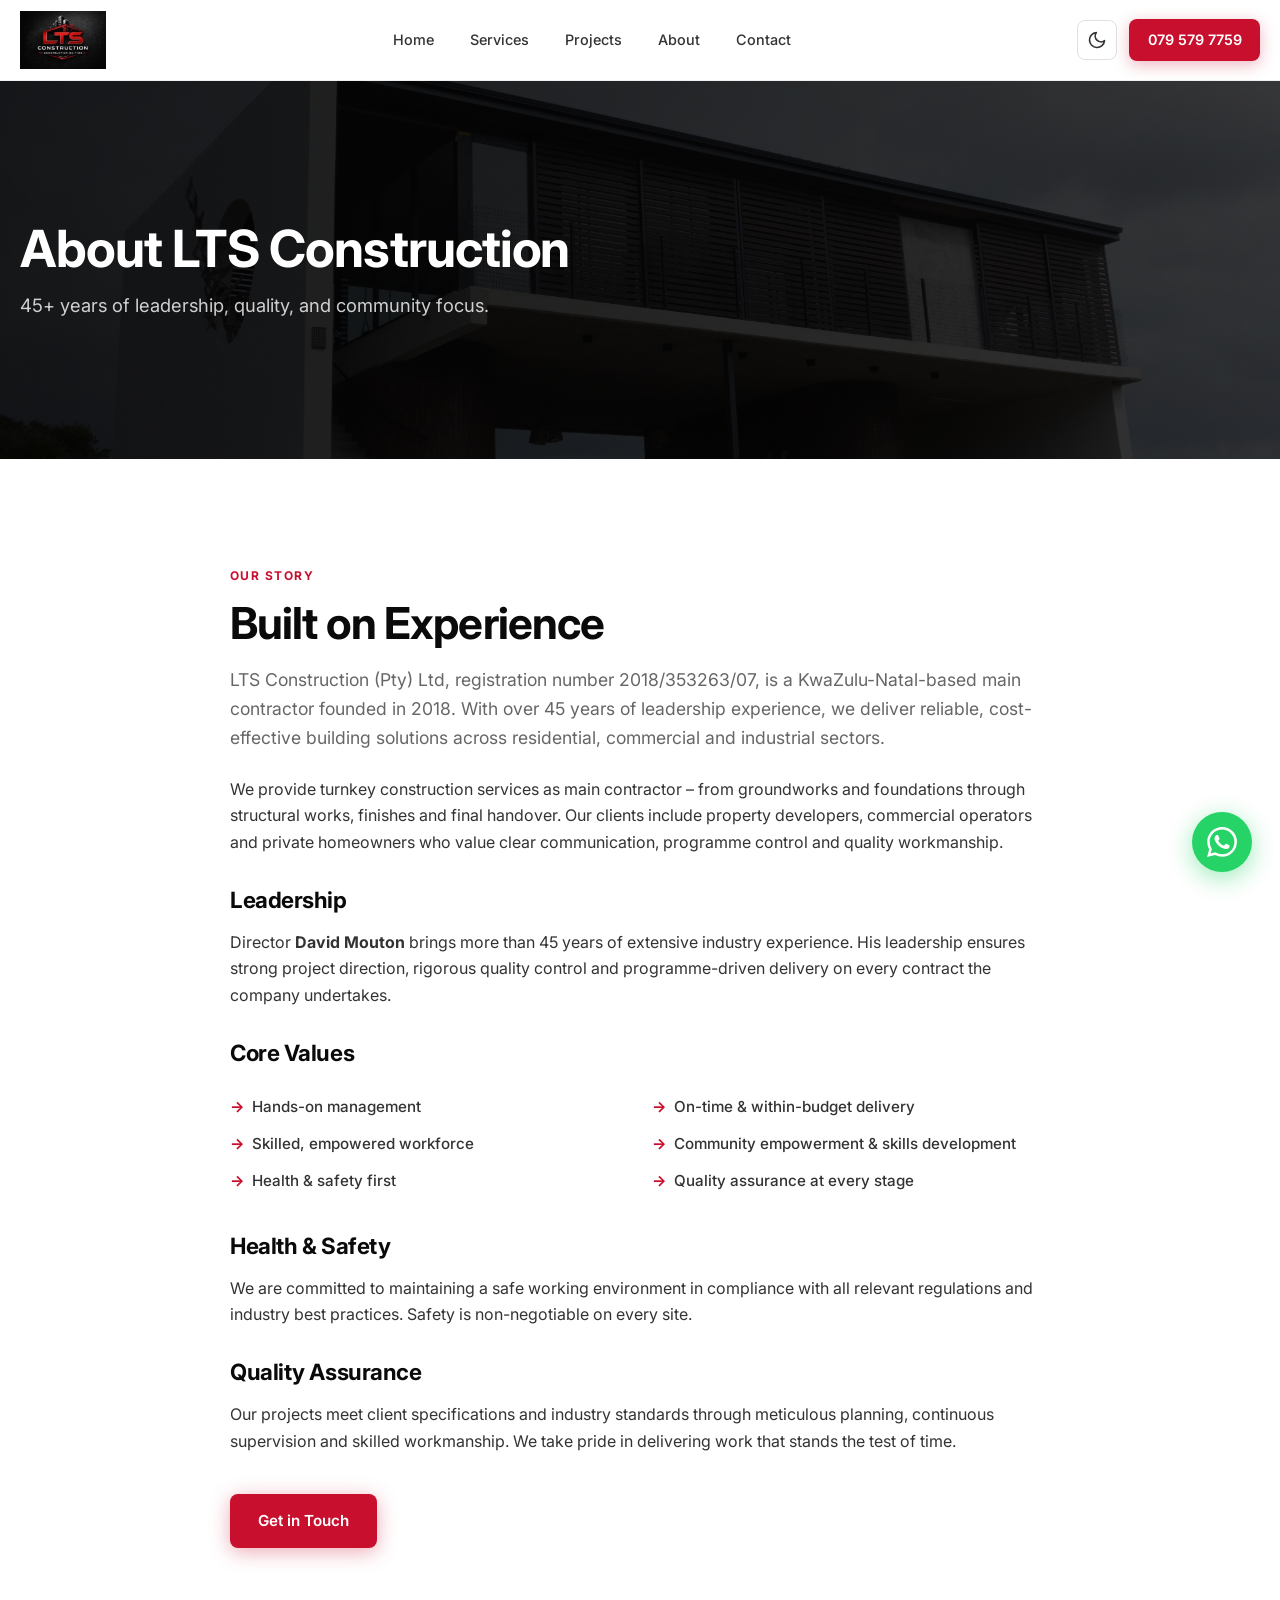
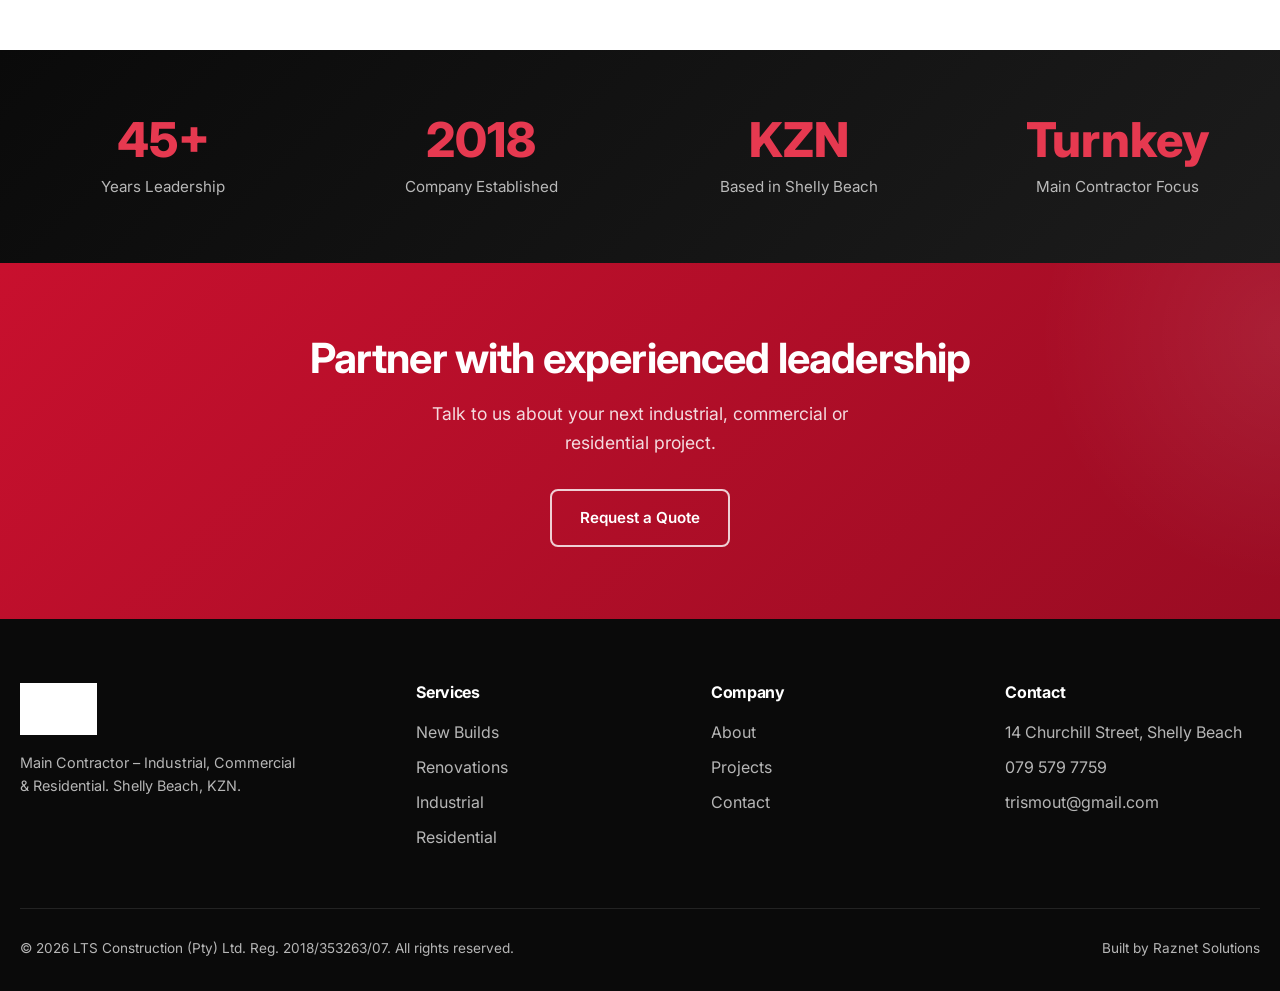
==== about.html @ 3891910b "Initial commit: LTS Construction official website with dark mode" ====
<!DOCTYPE html>
<html lang="en">
<head>
  <meta charset="UTF-8" />
  <meta name="viewport" content="width=device-width, initial-scale=1.0" />
  <title>About | LTS Construction – 45+ Years Leadership</title>
  <meta name="description" content="Learn about LTS Construction, David Mouton’s 45+ years of leadership, core values, health & safety and quality commitments." />
  <link rel="preconnect" href="https://fonts.googleapis.com" />
  <link rel="preconnect" href="https://fonts.gstatic.com" crossorigin />
  <link href="https://fonts.googleapis.com/css2?family=Inter:wght@400;500;600;700;800&display=swap" rel="stylesheet" />
  <link rel="stylesheet" href="css/style.css" />
</head>
<body>

    <header class="header">
    <div class="container">
      <a href="index.html" class="logo"><img src="assets/images/logo.png" alt="LTS Construction Logo" /></a>
      <nav class="nav">
        <a href="index.html">Home</a>
        <a href="services.html">Services</a>
        <a href="projects.html">Projects</a>
        <a href="about.html">About</a>
        <a href="contact.html">Contact</a>
      </nav>
      <div class="header-actions">
        <button class="theme-toggle" aria-label="Toggle dark mode" title="Toggle dark mode">
          <svg class="icon-moon" viewBox="0 0 24 24" fill="none" stroke="currentColor" stroke-width="2" stroke-linecap="round" stroke-linejoin="round"><path d="M21 12.79A9 9 0 1 1 11.21 3 7 7 0 0 0 21 12.79z"/></svg>
          <svg class="icon-sun" viewBox="0 0 24 24" fill="none" stroke="currentColor" stroke-width="2" stroke-linecap="round" stroke-linejoin="round"><circle cx="12" cy="12" r="5"/><line x1="12" y1="1" x2="12" y2="3"/><line x1="12" y1="21" x2="12" y2="23"/><line x1="4.22" y1="4.22" x2="5.64" y2="5.64"/><line x1="18.36" y1="18.36" x2="19.78" y2="19.78"/><line x1="1" y1="12" x2="3" y2="12"/><line x1="21" y1="12" x2="23" y2="12"/><line x1="4.22" y1="19.78" x2="5.64" y2="18.36"/><line x1="18.36" y1="5.64" x2="19.78" y2="4.22"/></svg>
        </button>
        <a href="tel:0795797759" class="phone-cta">079 579 7759</a>
        <button class="menu-toggle" aria-label="Open menu">
          <span></span><span></span><span></span>
        </button>
      </div>
    </div>
  </header>

  <nav class="nav-mobile" aria-label="Mobile navigation">
    <a href="index.html">Home</a>
    <a href="services.html">Services</a>
    <a href="projects.html">Projects</a>
    <a href="about.html">About</a>
    <a href="contact.html">Contact</a>
    <a href="tel:0795797759" class="mobile-phone">Call 079 579 7759</a>
  </nav>


  <section class="page-hero">
    <img src="assets/images/img-010.jpg" alt="LTS Construction project" loading="eager" />
    <div class="container">
      <h1>About LTS Construction</h1>
      <p>45+ years of leadership, quality, and community focus.</p>
    </div>
  </section>

  <section class="section">
    <div class="container" style="max-width:820px;">
      <span class="section-label">Our Story</span>
      <h2 class="section-title">Built on Experience</h2>
      <p style="font-size:1.1rem;color:var(--gray-500);margin-bottom:1.5rem;">
        LTS Construction (Pty) Ltd, registration number 2018/353263/07, is a KwaZulu-Natal-based main contractor founded in 2018. With over 45 years of leadership experience, we deliver reliable, cost-effective building solutions across residential, commercial and industrial sectors.
      </p>
      <p style="margin-bottom:2rem;">
        We provide turnkey construction services as main contractor – from groundworks and foundations through structural works, finishes and final handover. Our clients include property developers, commercial operators and private homeowners who value clear communication, programme control and quality workmanship.
      </p>

      <h3 style="font-size:1.4rem;margin-bottom:1rem;">Leadership</h3>
      <p style="margin-bottom:2rem;">
        Director <strong>David Mouton</strong> brings more than 45 years of extensive industry experience. His leadership ensures strong project direction, rigorous quality control and programme-driven delivery on every contract the company undertakes.
      </p>

      <h3 style="font-size:1.4rem;margin-bottom:1rem;">Core Values</h3>
      <ul class="value-list" style="margin-bottom:2.5rem;">
        <li>Hands-on management</li>
        <li>On-time & within-budget delivery</li>
        <li>Skilled, empowered workforce</li>
        <li>Community empowerment & skills development</li>
        <li>Health & safety first</li>
        <li>Quality assurance at every stage</li>
      </ul>

      <h3 style="font-size:1.4rem;margin-bottom:1rem;">Health & Safety</h3>
      <p style="margin-bottom:2rem;">
        We are committed to maintaining a safe working environment in compliance with all relevant regulations and industry best practices. Safety is non-negotiable on every site.
      </p>

      <h3 style="font-size:1.4rem;margin-bottom:1rem;">Quality Assurance</h3>
      <p style="margin-bottom:2.5rem;">
        Our projects meet client specifications and industry standards through meticulous planning, continuous supervision and skilled workmanship. We take pride in delivering work that stands the test of time.
      </p>

      <a href="contact.html" class="btn btn-primary">Get in Touch</a>
    </div>
  </section>

  <section class="stats-strip">
    <div class="container">
      <div class="stats-grid">
        <div class="stat-item">
          <strong>45+</strong>
          <span>Years Leadership</span>
        </div>
        <div class="stat-item">
          <strong>2018</strong>
          <span>Company Established</span>
        </div>
        <div class="stat-item">
          <strong>KZN</strong>
          <span>Based in Shelly Beach</span>
        </div>
        <div class="stat-item">
          <strong>Turnkey</strong>
          <span>Main Contractor Focus</span>
        </div>
      </div>
    </div>
  </section>

  <section class="cta-banner">
    <div class="container">
      <h2>Partner with experienced leadership</h2>
      <p>Talk to us about your next industrial, commercial or residential project.</p>
      <a href="contact.html" class="btn btn-secondary">Request a Quote</a>
    </div>
  </section>

  <footer class="footer">
    <div class="container">
      <div class="footer-grid">
        <div class="footer-brand">
          <img src="assets/images/logo.png" alt="LTS Construction" />
          <p>Main Contractor – Industrial, Commercial & Residential. Shelly Beach, KZN.</p>
        </div>
        <div>
          <h4>Services</h4>
          <ul>
            <li><a href="services.html">New Builds</a></li>
            <li><a href="services.html">Renovations</a></li>
            <li><a href="services.html">Industrial</a></li>
            <li><a href="services.html">Residential</a></li>
          </ul>
        </div>
        <div>
          <h4>Company</h4>
          <ul>
            <li><a href="about.html">About</a></li>
            <li><a href="projects.html">Projects</a></li>
            <li><a href="contact.html">Contact</a></li>
          </ul>
        </div>
        <div>
          <h4>Contact</h4>
          <ul>
            <li>14 Churchill Street, Shelly Beach</li>
            <li><a href="tel:0795797759">079 579 7759</a></li>
            <li><a href="mailto:trismout@gmail.com">trismout@gmail.com</a></li>
          </ul>
        </div>
      </div>
      <div class="footer-bottom">
        <p>© 2026 LTS Construction (Pty) Ltd. Reg. 2018/353263/07. All rights reserved.</p>
        <p>Built by Raznet Solutions</p>
      </div>
    </div>
  </footer>


  <a href="https://wa.me/27795797759" class="float-whatsapp" target="_blank" rel="noopener" aria-label="Chat on WhatsApp">
    <svg viewBox="0 0 24 24" fill="currentColor"><path d="M17.472 14.382c-.297-.149-1.758-.867-2.03-.967-.273-.099-.471-.148-.67.15-.197.297-.767.966-.94 1.164-.173.199-.347.223-.644.075-.297-.15-1.255-.463-2.39-1.475-.883-.788-1.48-1.761-1.653-2.059-.173-.297-.018-.458.13-.606.134-.133.298-.347.446-.52.149-.174.198-.298.298-.497.099-.198.05-.371-.025-.52-.075-.149-.669-1.612-.916-2.207-.242-.579-.487-.5-.669-.51-.173-.008-.371-.01-.57-.01-.198 0-.52.074-.792.372-.272.297-1.04 1.016-1.04 2.479 0 1.462 1.065 2.875 1.213 3.074.149.198 2.096 3.2 5.077 4.487.709.306 1.262.489 1.694.625.712.227 1.36.195 1.871.118.571-.085 1.758-.719 2.006-1.413.248-.694.248-1.289.173-1.413-.074-.124-.272-.198-.57-.347m-5.421 7.403h-.004a9.87 9.87 0 01-5.031-1.378l-.361-.214-3.741.982.998-3.648-.235-.374a9.86 9.86 0 01-1.51-5.26c.001-5.45 4.436-9.884 9.888-9.884 2.64 0 5.122 1.03 6.988 2.898a9.825 9.825 0 012.893 6.994c-.003 5.45-4.435 9.884-9.885 9.884m8.413-18.297A11.815 11.815 0 0012.05 0C5.495 0 .16 5.335.157 11.892c0 2.096.547 4.142 1.588 5.945L.057 24l6.305-1.654a11.882 11.882 0 005.683 1.448h.005c6.554 0 11.89-5.335 11.893-11.893a11.821 11.821 0 00-3.48-8.413z"/></svg>
  </a>

  <script src="js/main.js"></script>

</body>
</html>
---- css/style.css ----
/* ============================================================
   LTS Construction – 2026 Modern Design System (Refined)
   ============================================================ */

:root {
  --red: #c8102e;
  --red-dark: #9a0c23;
  --red-light: #e63950;
  --black: #0a0a0a;
  --dark: #121212;
  --gray-900: #1a1a1a;
  --gray-800: #222;
  --gray-700: #333;
  --gray-500: #666;
  --gray-300: #bbb;
  --gray-100: #f5f5f5;
  --white: #ffffff;
  --shadow: 0 10px 40px rgba(0,0,0,.18);
  --shadow-lg: 0 25px 60px rgba(0,0,0,.25);
  --radius: 12px;
  --radius-lg: 20px;
  --transition: all .35s cubic-bezier(.4,0,.2,1);
  --font: 'Inter', system-ui, -apple-system, BlinkMacSystemFont, 'Segoe UI', Roboto, sans-serif;
  --container: 1240px;
}

*, *::before, *::after { margin:0; padding:0; box-sizing:border-box; }

html { scroll-behavior:smooth; font-size:16px; }

body {
  font-family: var(--font);
  line-height: 1.65;
  color: var(--gray-700);
  background: var(--white);
  -webkit-font-smoothing: antialiased;
  overflow-x: hidden;
}

img { max-width:100%; height:auto; display:block; }
a { text-decoration:none; color:inherit; transition: var(--transition); }
ul { list-style:none; }
button, input, select, textarea { font-family:inherit; }

.container {
  width: min(100% - 2.5rem, var(--container));
  margin-inline: auto;
}

/* Focus accessibility */
:focus-visible {
  outline: 3px solid var(--red);
  outline-offset: 3px;
}

/* Reduced motion */
@media (prefers-reduced-motion: reduce) {
  *, *::before, *::after {
    animation-duration: 0.01ms !important;
    transition-duration: 0.01ms !important;
  }
  html { scroll-behavior: auto; }
}

/* ---------- Typography ---------- */
h1,h2,h3,h4 {
  font-weight: 700;
  line-height: 1.15;
  color: var(--black);
  letter-spacing: -0.02em;
}

.section-label {
  display: inline-block;
  font-size: .75rem;
  font-weight: 700;
  letter-spacing: .12em;
  text-transform: uppercase;
  color: var(--red);
  margin-bottom: .75rem;
}

.section-title {
  font-size: clamp(1.9rem, 4vw, 2.75rem);
  margin-bottom: 1rem;
}

.section-desc {
  font-size: 1.1rem;
  color: var(--gray-500);
  max-width: 560px;
  margin-bottom: 2.5rem;
}

/* ---------- Buttons ---------- */
.btn {
  display: inline-flex;
  align-items: center;
  gap: .5rem;
  padding: .9rem 1.75rem;
  font-size: .95rem;
  font-weight: 600;
  border-radius: 8px;
  border: none;
  cursor: pointer;
  transition: var(--transition);
  white-space: nowrap;
}

.btn-primary {
  background: var(--red);
  color: var(--white);
  box-shadow: 0 4px 20px rgba(200,16,46,.35);
}
.btn-primary:hover {
  background: var(--red-dark);
  transform: translateY(-2px);
  box-shadow: 0 8px 28px rgba(200,16,46,.45);
}

.btn-secondary {
  background: transparent;
  color: var(--white);
  border: 2px solid rgba(255,255,255,.7);
}
.btn-secondary:hover {
  background: rgba(255,255,255,.12);
  border-color: var(--white);
}

.btn-outline {
  background: transparent;
  color: var(--red);
  border: 2px solid var(--red);
}
.btn-outline:hover {
  background: var(--red);
  color: var(--white);
}

.btn-dark {
  background: var(--black);
  color: var(--white);
}
.btn-dark:hover { background: var(--gray-800); }

/* ---------- Header ---------- */
.header {
  position: sticky;
  top: 0;
  z-index: 1000;
  background: rgba(255,255,255,.94);
  backdrop-filter: blur(18px);
  -webkit-backdrop-filter: blur(18px);
  border-bottom: 1px solid rgba(0,0,0,.06);
  transition: var(--transition);
}

.header.scrolled {
  box-shadow: 0 4px 24px rgba(0,0,0,.08);
}

.header .container {
  display: flex;
  align-items: center;
  justify-content: space-between;
  height: 80px;
  gap: 1.5rem;
}

.logo img {
  height: 58px;
  width: auto;
}

.nav {
  display: flex;
  align-items: center;
  gap: .25rem;
}

.nav a {
  padding: .55rem 1rem;
  font-size: .9rem;
  font-weight: 500;
  color: var(--gray-700);
  border-radius: 6px;
}
.nav a:hover,
.nav a.active {
  color: var(--red);
  background: rgba(200,16,46,.06);
}

.header-actions {
  display: flex;
  align-items: center;
  gap: .75rem;
}

.phone-cta {
  display: inline-flex;
  align-items: center;
  gap: .4rem;
  background: var(--red);
  color: var(--white);
  padding: .6rem 1.15rem;
  border-radius: 8px;
  font-size: .9rem;
  font-weight: 600;
  box-shadow: 0 4px 16px rgba(200,16,46,.3);
}
.phone-cta:hover {
  background: var(--red-dark);
  transform: translateY(-1px);
}

/* Hamburger */
.menu-toggle {
  display: none;
  background: none;
  border: none;
  cursor: pointer;
  padding: .5rem;
  z-index: 1001;
}
.menu-toggle span {
  display: block;
  width: 24px;
  height: 2.5px;
  background: var(--black);
  margin: 5px 0;
  border-radius: 2px;
  transition: var(--transition);
}
.menu-toggle.active span:nth-child(1) {
  transform: translateY(7.5px) rotate(45deg);
}
.menu-toggle.active span:nth-child(2) {
  opacity: 0;
}
.menu-toggle.active span:nth-child(3) {
  transform: translateY(-7.5px) rotate(-45deg);
}

/* Mobile nav overlay */
.nav-mobile {
  display: none;
  position: fixed;
  inset: 0;
  background: rgba(10,10,10,.97);
  z-index: 999;
  flex-direction: column;
  align-items: center;
  justify-content: center;
  gap: 1.5rem;
  opacity: 0;
  pointer-events: none;
  transition: opacity .3s ease;
}
.nav-mobile.open {
  display: flex;
  opacity: 1;
  pointer-events: auto;
}
.nav-mobile a {
  color: var(--white);
  font-size: 1.4rem;
  font-weight: 600;
  padding: .5rem 1.5rem;
}
.nav-mobile a:hover,
.nav-mobile a.active {
  color: var(--red-light);
}
.nav-mobile .mobile-phone {
  margin-top: 1.5rem;
  background: var(--red);
  color: white;
  padding: .9rem 1.8rem;
  border-radius: 8px;
  font-weight: 600;
}

/* ---------- Hero ---------- */
.hero {
  position: relative;
  min-height: 88vh;
  display: flex;
  align-items: center;
  background: var(--black);
  overflow: hidden;
}

.hero-bg {
  position: absolute;
  inset: 0;
  width: 100%;
  height: 100%;
  object-fit: cover;
  opacity: .42;
}

.hero::after {
  content: "";
  position: absolute;
  inset: 0;
  background: linear-gradient(105deg, rgba(0,0,0,.78) 0%, rgba(0,0,0,.35) 55%, rgba(0,0,0,.55) 100%);
  z-index: 1;
}

.hero-content {
  position: relative;
  z-index: 2;
  max-width: 680px;
  padding: 2rem 0;
  color: var(--white);
}

.hero-badge {
  display: inline-flex;
  align-items: center;
  gap: .5rem;
  background: rgba(200,16,46,.2);
  border: 1px solid rgba(200,16,46,.4);
  color: #ff8a9a;
  font-size: .8rem;
  font-weight: 600;
  letter-spacing: .06em;
  text-transform: uppercase;
  padding: .4rem 1rem;
  border-radius: 50px;
  margin-bottom: 1.5rem;
}

.hero h1 {
  font-size: clamp(2.6rem, 6vw, 4.2rem);
  color: var(--white);
  margin-bottom: 1.25rem;
  line-height: 1.08;
}

.hero h1 span {
  color: var(--red-light);
}

.hero p {
  font-size: clamp(1.05rem, 2vw, 1.25rem);
  color: rgba(255,255,255,.85);
  margin-bottom: 2.25rem;
  max-width: 520px;
}

.hero-ctas {
  display: flex;
  flex-wrap: wrap;
  gap: 1rem;
  margin-bottom: 3rem;
}

.hero-stats {
  display: flex;
  flex-wrap: wrap;
  gap: 2.5rem;
  padding-top: 1.5rem;
  border-top: 1px solid rgba(255,255,255,.15);
}

.hero-stat strong {
  display: block;
  font-size: 1.75rem;
  font-weight: 700;
  color: var(--white);
  line-height: 1.2;
}

.hero-stat span {
  font-size: .85rem;
  color: rgba(255,255,255,.65);
}

/* ---------- Trust Bar ---------- */
.trust-bar {
  background: var(--black);
  color: var(--white);
  padding: 1.75rem 0;
}

.trust-bar ul {
  display: flex;
  flex-wrap: wrap;
  justify-content: center;
  gap: 1.5rem 3rem;
  text-align: center;
}

.trust-bar li {
  font-size: .95rem;
  font-weight: 500;
  display: flex;
  align-items: center;
  gap: .6rem;
  color: rgba(255,255,255,.9);
}

.trust-bar li::before {
  content: "✓";
  color: var(--red-light);
  font-weight: 700;
  font-size: 1.1rem;
}

/* ---------- Sections ---------- */
.section {
  padding: clamp(4rem, 8vw, 6.5rem) 0;
}

.section-header {
  text-align: center;
  margin-bottom: 3rem;
}
.section-header .section-desc {
  margin-inline: auto;
}

/* ---------- Services Grid ---------- */
.services-grid {
  display: grid;
  grid-template-columns: repeat(auto-fit, minmax(280px, 1fr));
  gap: 1.5rem;
}

.service-card {
  background: var(--white);
  border: 1px solid rgba(0,0,0,.07);
  border-radius: var(--radius-lg);
  padding: 2rem 1.75rem;
  transition: var(--transition);
  position: relative;
  overflow: hidden;
}

.service-card::before {
  content: "";
  position: absolute;
  top: 0; left: 0;
  width: 100%;
  height: 4px;
  background: var(--red);
  transform: scaleX(0);
  transform-origin: left;
  transition: var(--transition);
}

.service-card:hover {
  transform: translateY(-6px);
  box-shadow: var(--shadow);
  border-color: transparent;
}
.service-card:hover::before { transform: scaleX(1); }

.service-icon {
  width: 52px;
  height: 52px;
  background: rgba(200,16,46,.1);
  color: var(--red);
  border-radius: 12px;
  display: grid;
  place-items: center;
  font-size: 1.5rem;
  margin-bottom: 1.25rem;
  font-weight: 700;
}

.service-card h3 {
  font-size: 1.25rem;
  margin-bottom: .6rem;
}

.service-card p {
  font-size: .95rem;
  color: var(--gray-500);
  margin-bottom: 1.25rem;
}

.service-card a {
  font-size: .9rem;
  font-weight: 600;
  color: var(--red);
  display: inline-flex;
  align-items: center;
  gap: .35rem;
}
.service-card a:hover { gap: .55rem; }

/* ---------- Projects ---------- */
.projects-grid {
  display: grid;
  grid-template-columns: repeat(auto-fit, minmax(300px, 1fr));
  gap: 1.75rem;
}

.project-card {
  position: relative;
  border-radius: var(--radius-lg);
  overflow: hidden;
  background: var(--gray-900);
  aspect-ratio: 4/3;
  box-shadow: 0 8px 30px rgba(0,0,0,.12);
  transition: var(--transition);
}

.project-card:hover {
  transform: translateY(-6px);
  box-shadow: var(--shadow-lg);
}

.project-card img {
  width: 100%;
  height: 100%;
  object-fit: cover;
  transition: transform .6s ease;
}

.project-card:hover img {
  transform: scale(1.06);
}

.project-overlay {
  position: absolute;
  inset: 0;
  background: linear-gradient(to top, rgba(0,0,0,.9) 0%, rgba(0,0,0,.25) 55%, transparent 100%);
  display: flex;
  flex-direction: column;
  justify-content: flex-end;
  padding: 1.5rem;
  color: var(--white);
}

.project-tag {
  display: inline-block;
  font-size: .7rem;
  font-weight: 600;
  letter-spacing: .08em;
  text-transform: uppercase;
  background: var(--red);
  padding: .25rem .7rem;
  border-radius: 4px;
  margin-bottom: .6rem;
  width: fit-content;
}

.project-card h3 {
  font-size: 1.2rem;
  color: var(--white);
  margin-bottom: .35rem;
}

.project-card p {
  font-size: .88rem;
  color: rgba(255,255,255,.75);
  line-height: 1.45;
}

/* ---------- Stats Strip ---------- */
.stats-strip {
  background: linear-gradient(135deg, var(--black) 0%, #1c1c1c 100%);
  color: var(--white);
  padding: 4rem 0;
}

.stats-grid {
  display: grid;
  grid-template-columns: repeat(auto-fit, minmax(180px, 1fr));
  gap: 2rem;
  text-align: center;
}

.stat-item strong {
  display: block;
  font-size: clamp(2.2rem, 4vw, 3rem);
  font-weight: 800;
  color: var(--red-light);
  line-height: 1.1;
  margin-bottom: .35rem;
}

.stat-item span {
  font-size: .95rem;
  color: rgba(255,255,255,.7);
}

/* ---------- Process ---------- */
.process-grid {
  display: grid;
  grid-template-columns: repeat(auto-fit, minmax(220px, 1fr));
  gap: 2rem;
  counter-reset: step;
}

.process-step {
  position: relative;
  padding: 1.75rem 1.5rem;
  background: var(--gray-100);
  border-radius: var(--radius);
  transition: var(--transition);
}

.process-step:hover {
  background: var(--white);
  box-shadow: var(--shadow);
}

.process-step::before {
  counter-increment: step;
  content: "0" counter(step);
  display: block;
  font-size: 2rem;
  font-weight: 800;
  color: var(--red);
  opacity: .25;
  margin-bottom: .75rem;
  line-height: 1;
}

.process-step h4 {
  font-size: 1.15rem;
  margin-bottom: .5rem;
}

.process-step p {
  font-size: .92rem;
  color: var(--gray-500);
}

/* ---------- Testimonials ---------- */
.testimonials-grid {
  display: grid;
  grid-template-columns: repeat(auto-fit, minmax(300px, 1fr));
  gap: 1.75rem;
}

.testimonial-card {
  background: var(--white);
  border: 1px solid rgba(0,0,0,.07);
  border-radius: var(--radius-lg);
  padding: 2rem;
  transition: var(--transition);
}

.testimonial-card:hover {
  box-shadow: var(--shadow);
  transform: translateY(-4px);
}

.testimonial-card .quote {
  font-size: 1.05rem;
  line-height: 1.6;
  color: var(--gray-700);
  margin-bottom: 1.5rem;
  position: relative;
}

.testimonial-card .quote::before {
  content: "“";
  font-size: 3.5rem;
  color: var(--red);
  opacity: .25;
  position: absolute;
  top: -1.2rem;
  left: -0.4rem;
  font-family: Georgia, serif;
  line-height: 1;
}

.testimonial-author {
  display: flex;
  align-items: center;
  gap: 1rem;
}

.author-avatar {
  width: 48px;
  height: 48px;
  border-radius: 50%;
  background: var(--red);
  color: white;
  display: grid;
  place-items: center;
  font-weight: 700;
  font-size: 1.1rem;
}

.author-info strong {
  display: block;
  font-size: .95rem;
  color: var(--black);
}

.author-info span {
  font-size: .85rem;
  color: var(--gray-500);
}

/* ---------- About Preview ---------- */
.about-preview {
  display: grid;
  grid-template-columns: 1fr 1fr;
  gap: 4rem;
  align-items: center;
}

.about-preview img {
  border-radius: var(--radius-lg);
  box-shadow: var(--shadow-lg);
  width: 100%;
  height: 420px;
  object-fit: cover;
}

.about-content .section-desc {
  margin-bottom: 1.5rem;
}

.value-list {
  display: grid;
  grid-template-columns: 1fr 1fr;
  gap: .75rem 1.5rem;
  margin: 1.75rem 0 2rem;
}

.value-list li {
  display: flex;
  align-items: center;
  gap: .5rem;
  font-size: .95rem;
  font-weight: 500;
}

.value-list li::before {
  content: "→";
  color: var(--red);
  font-weight: 700;
}

/* ---------- CTA Banner ---------- */
.cta-banner {
  background: linear-gradient(135deg, var(--red) 0%, var(--red-dark) 100%);
  color: var(--white);
  padding: 4.5rem 0;
  text-align: center;
  position: relative;
  overflow: hidden;
}

.cta-banner::before {
  content: "";
  position: absolute;
  top: -50%;
  right: -20%;
  width: 500px;
  height: 500px;
  background: radial-gradient(circle, rgba(255,255,255,.08) 0%, transparent 70%);
  pointer-events: none;
}

.cta-banner h2 {
  color: var(--white);
  font-size: clamp(1.8rem, 4vw, 2.6rem);
  margin-bottom: 1rem;
}

.cta-banner p {
  color: rgba(255,255,255,.85);
  font-size: 1.1rem;
  margin-bottom: 2rem;
  max-width: 500px;
  margin-inline: auto;
}

.cta-banner .btn-secondary {
  border-color: rgba(255,255,255,.8);
}

/* ---------- Page Hero (inner pages) ---------- */
.page-hero {
  position: relative;
  min-height: 42vh;
  display: flex;
  align-items: center;
  background: var(--black);
  overflow: hidden;
}

.page-hero img {
  position: absolute;
  inset: 0;
  width: 100%;
  height: 100%;
  object-fit: cover;
  opacity: .35;
}

.page-hero::after {
  content: "";
  position: absolute;
  inset: 0;
  background: linear-gradient(to right, rgba(0,0,0,.72), rgba(0,0,0,.4));
}

.page-hero .container {
  position: relative;
  z-index: 2;
  color: var(--white);
  padding: 3rem 0;
}

.page-hero h1 {
  color: var(--white);
  font-size: clamp(2.2rem, 5vw, 3.2rem);
  margin-bottom: .75rem;
}

.page-hero p {
  font-size: 1.15rem;
  color: rgba(255,255,255,.8);
  max-width: 520px;
}

/* ---------- Contact Form ---------- */
.contact-grid {
  display: grid;
  grid-template-columns: 1.1fr .9fr;
  gap: 3.5rem;
  align-items: start;
}

.contact-form {
  display: grid;
  gap: 1.15rem;
}

.form-group label {
  display: block;
  font-size: .85rem;
  font-weight: 600;
  margin-bottom: .4rem;
  color: var(--gray-700);
}

.form-group input,
.form-group select,
.form-group textarea {
  width: 100%;
  padding: .9rem 1.1rem;
  border: 1.5px solid #ddd;
  border-radius: 8px;
  font-size: 1rem;
  transition: var(--transition);
  background: var(--white);
}

.form-group input:focus,
.form-group select:focus,
.form-group textarea:focus {
  outline: none;
  border-color: var(--red);
  box-shadow: 0 0 0 3px rgba(200,16,46,.12);
}

.contact-info {
  background: var(--gray-100);
  border-radius: var(--radius-lg);
  padding: 2.25rem;
}

.contact-info h3 {
  font-size: 1.3rem;
  margin-bottom: 1.5rem;
}

.info-item {
  display: flex;
  gap: 1rem;
  margin-bottom: 1.5rem;
}

.info-item strong {
  display: block;
  font-size: .85rem;
  color: var(--gray-500);
  margin-bottom: .2rem;
}

.info-item a {
  color: var(--black);
  font-weight: 600;
}
.info-item a:hover { color: var(--red); }

.whatsapp-btn {
  display: inline-flex;
  align-items: center;
  gap: .5rem;
  background: #25D366;
  color: white;
  padding: .85rem 1.4rem;
  border-radius: 8px;
  font-weight: 600;
  margin-top: 1rem;
}
.whatsapp-btn:hover {
  background: #1da851;
  transform: translateY(-2px);
}

/* ---------- Floating WhatsApp ---------- */
.float-whatsapp {
  position: fixed;
  bottom: 1.75rem;
  right: 1.75rem;
  z-index: 900;
  width: 60px;
  height: 60px;
  background: #25D366;
  border-radius: 50%;
  display: grid;
  place-items: center;
  box-shadow: 0 6px 24px rgba(37,211,102,.45);
  transition: var(--transition);
  color: white;
}
.float-whatsapp:hover {
  transform: scale(1.08);
  box-shadow: 0 8px 30px rgba(37,211,102,.55);
}
.float-whatsapp svg {
  width: 30px;
  height: 30px;
}

/* ---------- Footer ---------- */
.footer {
  background: var(--black);
  color: rgba(255,255,255,.7);
  padding: 4rem 0 2rem;
}

.footer-grid {
  display: grid;
  grid-template-columns: 1.4fr 1fr 1fr 1fr;
  gap: 2.5rem;
  margin-bottom: 3rem;
}

.footer-brand img {
  height: 52px;
  margin-bottom: 1rem;
  filter: brightness(0) invert(1);
}

.footer-brand p {
  font-size: .9rem;
  line-height: 1.6;
  max-width: 280px;
}

.footer h4 {
  color: var(--white);
  font-size: 1rem;
  margin-bottom: 1.1rem;
}

.footer ul li {
  margin-bottom: .55rem;
}

.footer a:hover {
  color: var(--red-light);
}

.footer-bottom {
  border-top: 1px solid rgba(255,255,255,.1);
  padding-top: 1.75rem;
  display: flex;
  flex-wrap: wrap;
  justify-content: space-between;
  gap: 1rem;
  font-size: .85rem;
}

/* ---------- Map ---------- */
.map-wrapper {
  border-radius: 16px;
  overflow: hidden;
  box-shadow: var(--shadow);
  background: var(--gray-100);
}
.map-wrapper iframe {
  width: 100%;
  min-height: 380px;
}

/* ---------- Utilities ---------- */
.text-center { text-align: center; }
.mt-2 { margin-top: 2rem; }
.mb-2 { margin-bottom: 2rem; }

/* ---------- Responsive ---------- */
@media (max-width: 960px) {
  .about-preview,
  .contact-grid {
    grid-template-columns: 1fr;
    gap: 2.5rem;
  }
  .about-preview img {
    height: 320px;
  }
  .footer-grid {
    grid-template-columns: 1fr 1fr;
  }
}

@media (max-width: 768px) {
  .nav {
    display: none;
  }
  .menu-toggle {
    display: block;
  }
  .header .container {
    height: 70px;
  }
  .logo img { height: 48px; }
  .hero {
    min-height: 80vh;
  }
  .hero-stats {
    gap: 1.5rem;
  }
  .value-list {
    grid-template-columns: 1fr;
  }
  .footer-grid {
    grid-template-columns: 1fr;
  }
  .float-whatsapp {
    bottom: 1.25rem;
    right: 1.25rem;
    width: 54px;
    height: 54px;
  }
}

@media (max-width: 480px) {
  .hero-ctas {
    flex-direction: column;
  }
  .btn { width: 100%; justify-content: center; }
  .phone-cta { padding: .55rem .9rem; font-size: .85rem; }
}

/* ============================================================
   Dark Mode
   ============================================================ */
html[data-theme="dark"] {
  --black: #f5f5f5;
  --dark: #e8e8e8;
  --gray-900: #e0e0e0;
  --gray-800: #d0d0d0;
  --gray-700: #c8c8c8;
  --gray-500: #a0a0a0;
  --gray-300: #666;
  --gray-100: #1e1e1e;
  --white: #121212;
  --shadow: 0 10px 40px rgba(0,0,0,.45);
  --shadow-lg: 0 25px 60px rgba(0,0,0,.55);
}

html[data-theme="dark"] body {
  background: #0d0d0d;
  color: #d0d0d0;
}

html[data-theme="dark"] .header {
  background: rgba(18,18,18,.94);
  border-bottom-color: rgba(255,255,255,.08);
}

html[data-theme="dark"] .nav a {
  color: #ccc;
}
html[data-theme="dark"] .nav a:hover,
html[data-theme="dark"] .nav a.active {
  color: var(--red-light);
  background: rgba(200,16,46,.15);
}

html[data-theme="dark"] .menu-toggle span {
  background: #eee;
}

html[data-theme="dark"] .service-card,
html[data-theme="dark"] .testimonial-card {
  background: #1a1a1a;
  border-color: rgba(255,255,255,.08);
}

html[data-theme="dark"] .service-card h3,
html[data-theme="dark"] .testimonial-card .author-info strong,
html[data-theme="dark"] h1,
html[data-theme="dark"] h2,
html[data-theme="dark"] h3,
html[data-theme="dark"] h4 {
  color: #f0f0f0;
}

html[data-theme="dark"] .section-title {
  color: #f0f0f0;
}

html[data-theme="dark"] .process-step {
  background: #1a1a1a;
}
html[data-theme="dark"] .process-step:hover {
  background: #222;
}

html[data-theme="dark"] .contact-info {
  background: #1a1a1a;
}

html[data-theme="dark"] .form-group input,
html[data-theme="dark"] .form-group select,
html[data-theme="dark"] .form-group textarea {
  background: #1a1a1a;
  border-color: #333;
  color: #eee;
}

html[data-theme="dark"] .form-group label {
  color: #bbb;
}

html[data-theme="dark"] .info-item a {
  color: #eee;
}

html[data-theme="dark"] .footer {
  background: #0a0a0a;
}

html[data-theme="dark"] .section[style*="background:#fafafa"],
html[data-theme="dark"] .section[style*="background: #fafafa"] {
  background: #141414 !important;
}

/* Theme toggle button */
.theme-toggle {
  display: inline-flex;
  align-items: center;
  justify-content: center;
  width: 40px;
  height: 40px;
  border-radius: 8px;
  border: 1.5px solid rgba(0,0,0,.12);
  background: transparent;
  cursor: pointer;
  color: var(--gray-700);
  transition: var(--transition);
  padding: 0;
}
.theme-toggle:hover {
  background: rgba(200,16,46,.08);
  border-color: var(--red);
  color: var(--red);
}
html[data-theme="dark"] .theme-toggle {
  border-color: rgba(255,255,255,.15);
  color: #ccc;
}
html[data-theme="dark"] .theme-toggle:hover {
  background: rgba(200,16,46,.2);
  color: var(--red-light);
}
.theme-toggle svg {
  width: 20px;
  height: 20px;
}
.theme-toggle .icon-sun { display: none; }
.theme-toggle .icon-moon { display: block; }
html[data-theme="dark"] .theme-toggle .icon-sun { display: block; }
html[data-theme="dark"] .theme-toggle .icon-moon { display: none; }

@media (max-width: 768px) {
  .theme-toggle {
    width: 36px;
    height: 36px;
  }
}
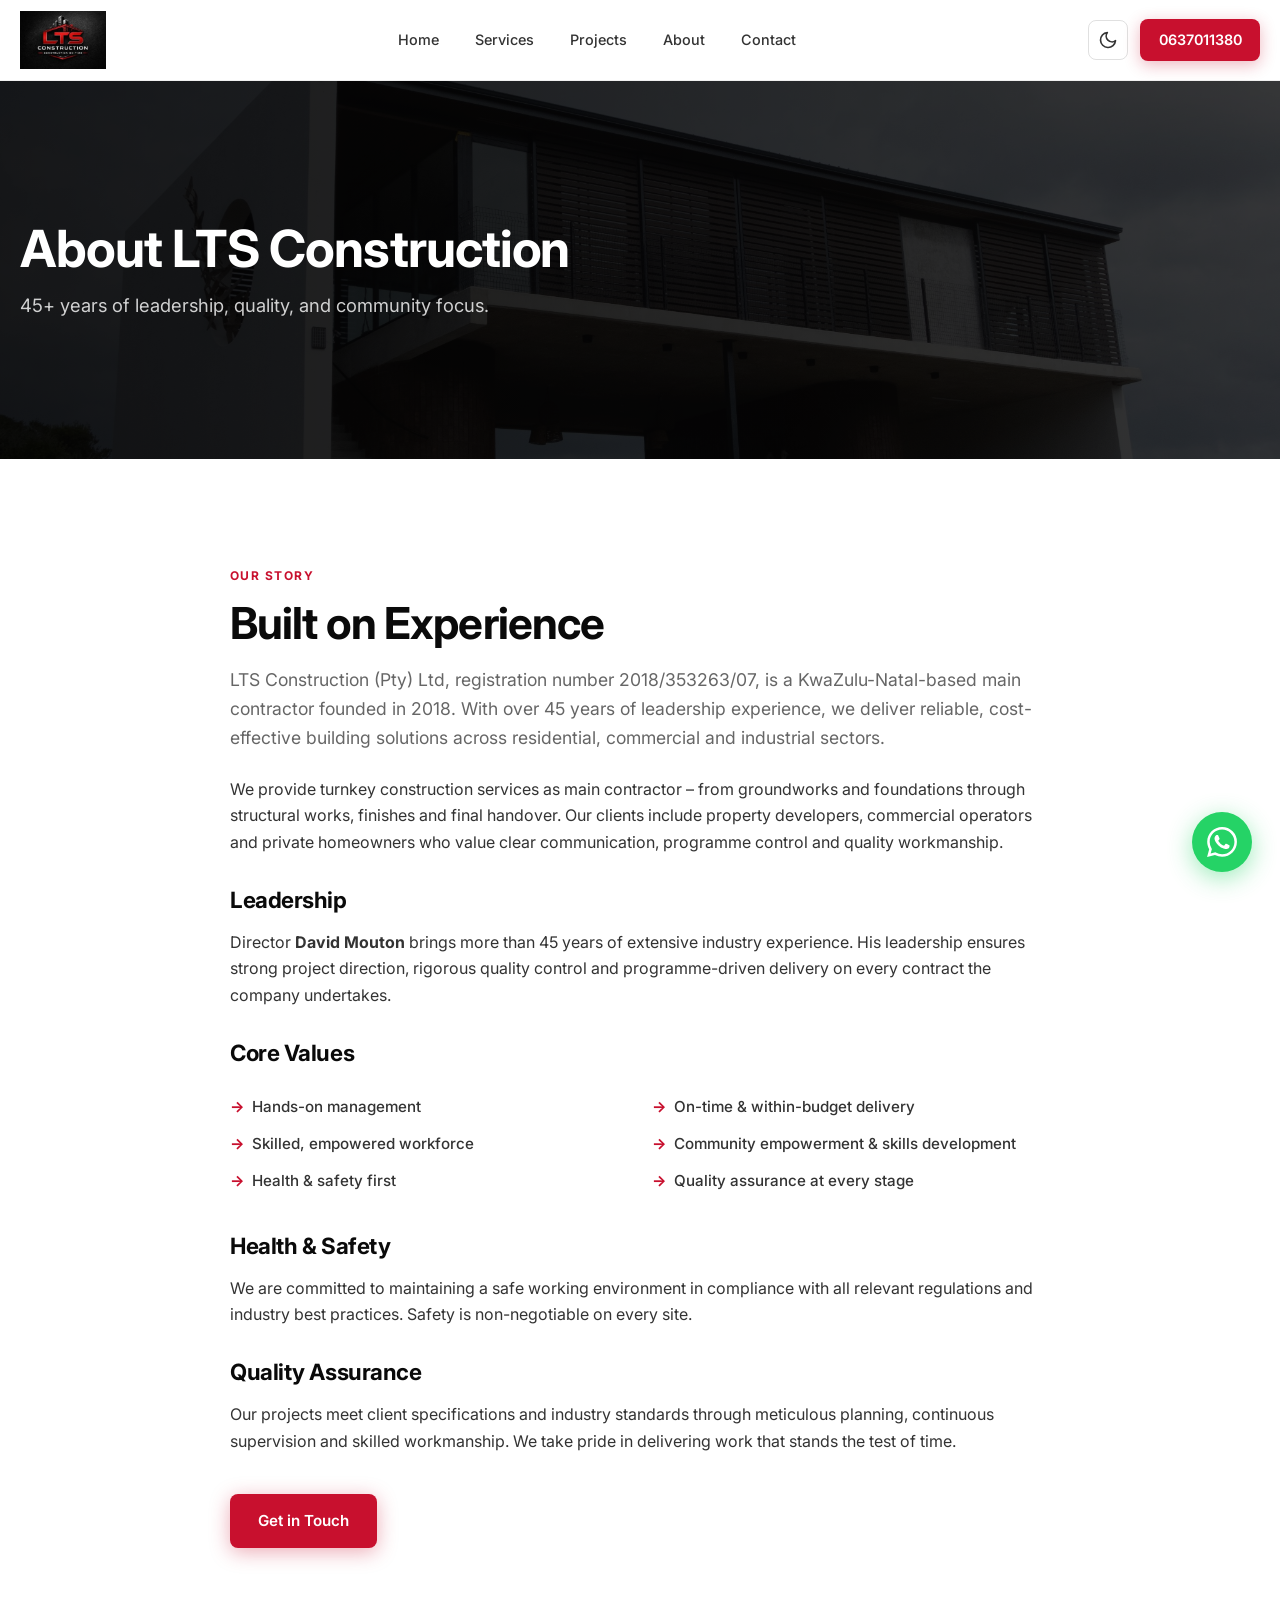
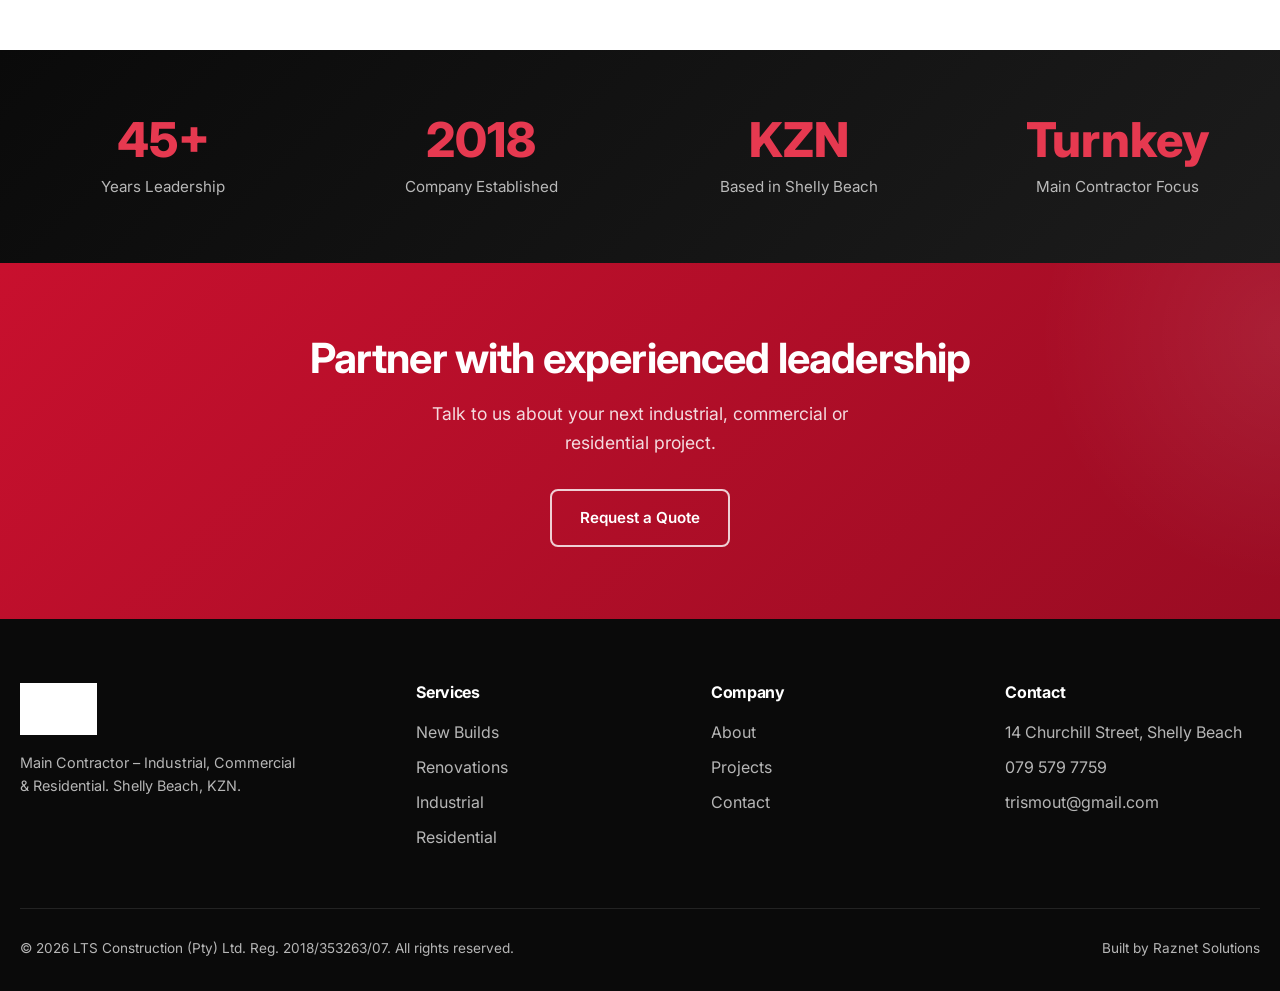
==== commit ff8c51c5: "Update site with local changes" ====
--- a/about.html
+++ b/about.html
@@ -27,7 +27,7 @@
           <svg class="icon-moon" viewBox="0 0 24 24" fill="none" stroke="currentColor" stroke-width="2" stroke-linecap="round" stroke-linejoin="round"><path d="M21 12.79A9 9 0 1 1 11.21 3 7 7 0 0 0 21 12.79z"/></svg>
           <svg class="icon-sun" viewBox="0 0 24 24" fill="none" stroke="currentColor" stroke-width="2" stroke-linecap="round" stroke-linejoin="round"><circle cx="12" cy="12" r="5"/><line x1="12" y1="1" x2="12" y2="3"/><line x1="12" y1="21" x2="12" y2="23"/><line x1="4.22" y1="4.22" x2="5.64" y2="5.64"/><line x1="18.36" y1="18.36" x2="19.78" y2="19.78"/><line x1="1" y1="12" x2="3" y2="12"/><line x1="21" y1="12" x2="23" y2="12"/><line x1="4.22" y1="19.78" x2="5.64" y2="18.36"/><line x1="18.36" y1="5.64" x2="19.78" y2="4.22"/></svg>
         </button>
-        <a href="tel:0795797759" class="phone-cta">079 579 7759</a>
+        <a href="tel:0637011380" class="phone-cta">0637011380</a>
         <button class="menu-toggle" aria-label="Open menu">
           <span></span><span></span><span></span>
         </button>
@@ -41,7 +41,7 @@
     <a href="projects.html">Projects</a>
     <a href="about.html">About</a>
     <a href="contact.html">Contact</a>
-    <a href="tel:0795797759" class="mobile-phone">Call 079 579 7759</a>
+    <a href="tel:0795797759" class="mobile-phone">Call 0637011380</a>
   </nav>
 
 
@@ -152,7 +152,7 @@
           <h4>Contact</h4>
           <ul>
             <li>14 Churchill Street, Shelly Beach</li>
-            <li><a href="tel:0795797759">079 579 7759</a></li>
+            <li><a href="tel:0637011380">079 579 7759</a></li>
             <li><a href="mailto:trismout@gmail.com">trismout@gmail.com</a></li>
           </ul>
         </div>
@@ -165,7 +165,7 @@
   </footer>
 
 
-  <a href="https://wa.me/27795797759" class="float-whatsapp" target="_blank" rel="noopener" aria-label="Chat on WhatsApp">
+  <a href="https://wa.me/27637011380" class="float-whatsapp" target="_blank" rel="noopener" aria-label="Chat on WhatsApp">
     <svg viewBox="0 0 24 24" fill="currentColor"><path d="M17.472 14.382c-.297-.149-1.758-.867-2.03-.967-.273-.099-.471-.148-.67.15-.197.297-.767.966-.94 1.164-.173.199-.347.223-.644.075-.297-.15-1.255-.463-2.39-1.475-.883-.788-1.48-1.761-1.653-2.059-.173-.297-.018-.458.13-.606.134-.133.298-.347.446-.52.149-.174.198-.298.298-.497.099-.198.05-.371-.025-.52-.075-.149-.669-1.612-.916-2.207-.242-.579-.487-.5-.669-.51-.173-.008-.371-.01-.57-.01-.198 0-.52.074-.792.372-.272.297-1.04 1.016-1.04 2.479 0 1.462 1.065 2.875 1.213 3.074.149.198 2.096 3.2 5.077 4.487.709.306 1.262.489 1.694.625.712.227 1.36.195 1.871.118.571-.085 1.758-.719 2.006-1.413.248-.694.248-1.289.173-1.413-.074-.124-.272-.198-.57-.347m-5.421 7.403h-.004a9.87 9.87 0 01-5.031-1.378l-.361-.214-3.741.982.998-3.648-.235-.374a9.86 9.86 0 01-1.51-5.26c.001-5.45 4.436-9.884 9.888-9.884 2.64 0 5.122 1.03 6.988 2.898a9.825 9.825 0 012.893 6.994c-.003 5.45-4.435 9.884-9.885 9.884m8.413-18.297A11.815 11.815 0 0012.05 0C5.495 0 .16 5.335.157 11.892c0 2.096.547 4.142 1.588 5.945L.057 24l6.305-1.654a11.882 11.882 0 005.683 1.448h.005c6.554 0 11.89-5.335 11.893-11.893a11.821 11.821 0 00-3.48-8.413z"/></svg>
   </a>
 
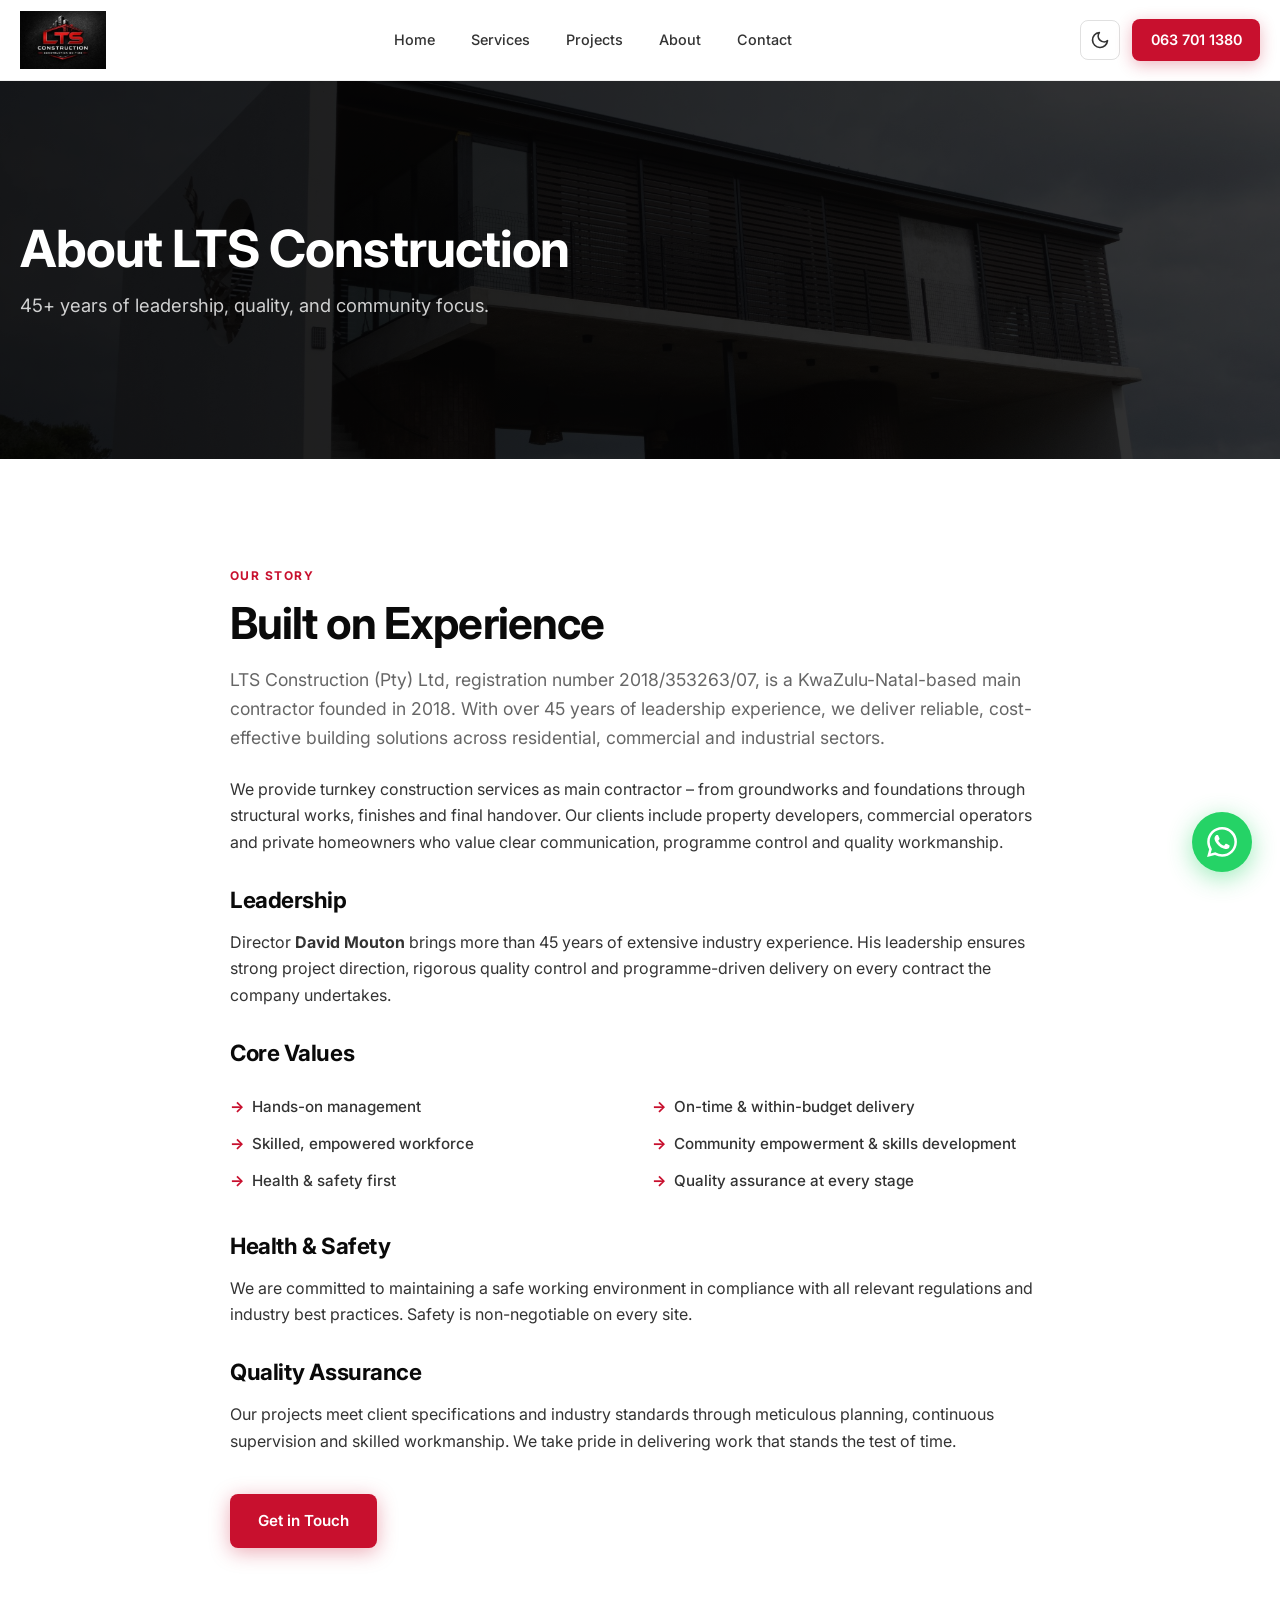
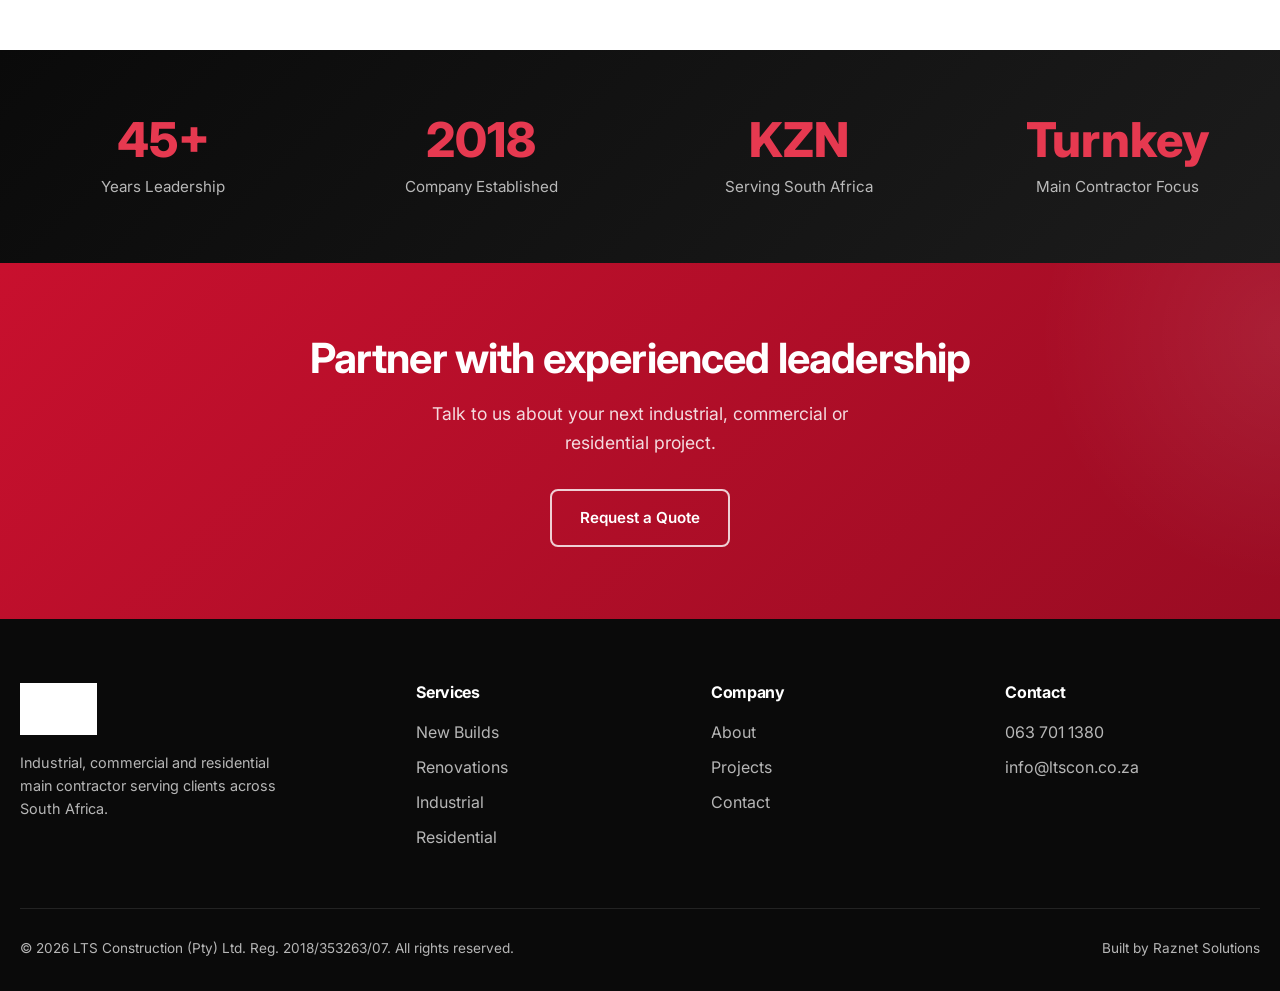
==== commit 0b15d9ac: "Correct site + KFC Eshowe live gallery" ====
--- a/about.html
+++ b/about.html
@@ -27,7 +27,7 @@
           <svg class="icon-moon" viewBox="0 0 24 24" fill="none" stroke="currentColor" stroke-width="2" stroke-linecap="round" stroke-linejoin="round"><path d="M21 12.79A9 9 0 1 1 11.21 3 7 7 0 0 0 21 12.79z"/></svg>
           <svg class="icon-sun" viewBox="0 0 24 24" fill="none" stroke="currentColor" stroke-width="2" stroke-linecap="round" stroke-linejoin="round"><circle cx="12" cy="12" r="5"/><line x1="12" y1="1" x2="12" y2="3"/><line x1="12" y1="21" x2="12" y2="23"/><line x1="4.22" y1="4.22" x2="5.64" y2="5.64"/><line x1="18.36" y1="18.36" x2="19.78" y2="19.78"/><line x1="1" y1="12" x2="3" y2="12"/><line x1="21" y1="12" x2="23" y2="12"/><line x1="4.22" y1="19.78" x2="5.64" y2="18.36"/><line x1="18.36" y1="5.64" x2="19.78" y2="4.22"/></svg>
         </button>
-        <a href="tel:0637011380" class="phone-cta">0637011380</a>
+        <a href="tel:0637011380" class="phone-cta">063 701 1380</a>
         <button class="menu-toggle" aria-label="Open menu">
           <span></span><span></span><span></span>
         </button>
@@ -41,7 +41,7 @@
     <a href="projects.html">Projects</a>
     <a href="about.html">About</a>
     <a href="contact.html">Contact</a>
-    <a href="tel:0795797759" class="mobile-phone">Call 0637011380</a>
+    <a href="tel:0637011380" class="mobile-phone">Call 063 701 1380</a>
   </nav>
 
 
@@ -106,7 +106,7 @@
         </div>
         <div class="stat-item">
           <strong>KZN</strong>
-          <span>Based in Shelly Beach</span>
+          <span>Serving South Africa</span>
         </div>
         <div class="stat-item">
           <strong>Turnkey</strong>
@@ -129,7 +129,7 @@
       <div class="footer-grid">
         <div class="footer-brand">
           <img src="assets/images/logo.png" alt="LTS Construction" />
-          <p>Main Contractor – Industrial, Commercial & Residential. Shelly Beach, KZN.</p>
+          <p>Industrial, commercial and residential main contractor serving clients across South Africa.</p>
         </div>
         <div>
           <h4>Services</h4>
@@ -151,9 +151,8 @@
         <div>
           <h4>Contact</h4>
           <ul>
-            <li>14 Churchill Street, Shelly Beach</li>
-            <li><a href="tel:0637011380">079 579 7759</a></li>
-            <li><a href="mailto:trismout@gmail.com">trismout@gmail.com</a></li>
+            <li><a href="tel:0637011380">063 701 1380</a></li>
+            <li><a href="mailto:info@ltscon.co.za">info@ltscon.co.za</a></li>
           </ul>
         </div>
       </div>
--- a/css/style.css
+++ b/css/style.css
@@ -1061,101 +1061,202 @@
 }
 
 /* ============================================================
-   Dark Mode
+   Dark Mode – high contrast, readable text
    ============================================================ */
+
+/* Keep brand reds; only shift neutrals for surfaces/text */
 html[data-theme="dark"] {
-  --black: #f5f5f5;
-  --dark: #e8e8e8;
-  --gray-900: #e0e0e0;
-  --gray-800: #d0d0d0;
-  --gray-700: #c8c8c8;
-  --gray-500: #a0a0a0;
-  --gray-300: #666;
-  --gray-100: #1e1e1e;
-  --white: #121212;
-  --shadow: 0 10px 40px rgba(0,0,0,.45);
-  --shadow-lg: 0 25px 60px rgba(0,0,0,.55);
+  --gray-900: #f0f0f0;
+  --gray-800: #e0e0e0;
+  --gray-700: #d4d4d4;
+  --gray-500: #b0b0b0;
+  --gray-300: #888;
+  --gray-100: #1a1a1a;
+  --shadow: 0 10px 40px rgba(0,0,0,.5);
+  --shadow-lg: 0 25px 60px rgba(0,0,0,.6);
 }
 
 html[data-theme="dark"] body {
   background: #0d0d0d;
-  color: #d0d0d0;
-}
-
+  color: #e8e8e8;
+}
+
+/* Header */
 html[data-theme="dark"] .header {
-  background: rgba(18,18,18,.94);
-  border-bottom-color: rgba(255,255,255,.08);
-}
-
+  background: rgba(12,12,12,.96);
+  border-bottom-color: rgba(255,255,255,.1);
+}
 html[data-theme="dark"] .nav a {
-  color: #ccc;
+  color: #e0e0e0;
 }
 html[data-theme="dark"] .nav a:hover,
 html[data-theme="dark"] .nav a.active {
-  color: var(--red-light);
-  background: rgba(200,16,46,.15);
-}
-
+  color: #ff6b7a;
+  background: rgba(200,16,46,.18);
+}
 html[data-theme="dark"] .menu-toggle span {
-  background: #eee;
-}
-
+  background: #f0f0f0;
+}
+
+/* Theme toggle */
+html[data-theme="dark"] .theme-toggle {
+  border-color: rgba(255,255,255,.25);
+  color: #f0f0f0;
+}
+html[data-theme="dark"] .theme-toggle:hover {
+  background: rgba(200,16,46,.25);
+  color: #ff6b7a;
+  border-color: #c8102e;
+}
+
+/* Mobile menu – force bright text on dark overlay (do NOT use inverted vars) */
+html[data-theme="dark"] .nav-mobile {
+  background: rgba(8,8,8,.98);
+}
+html[data-theme="dark"] .nav-mobile a {
+  color: #ffffff !important;
+}
+html[data-theme="dark"] .nav-mobile a:hover,
+html[data-theme="dark"] .nav-mobile a.active {
+  color: #ff6b7a !important;
+}
+html[data-theme="dark"] .nav-mobile .mobile-phone {
+  background: #c8102e;
+  color: #ffffff !important;
+}
+
+/* Trust bar – always dark surface with bright text */
+html[data-theme="dark"] .trust-bar {
+  background: #111111 !important;
+  color: #ffffff !important;
+}
+html[data-theme="dark"] .trust-bar li {
+  color: #ffffff !important;
+}
+html[data-theme="dark"] .trust-bar li::before {
+  color: #ff6b7a !important;
+}
+
+/* Headings & labels */
+html[data-theme="dark"] h1,
+html[data-theme="dark"] h2,
+html[data-theme="dark"] h3,
+html[data-theme="dark"] h4,
+html[data-theme="dark"] .section-title {
+  color: #ffffff;
+}
+html[data-theme="dark"] .section-label {
+  color: #ff6b7a;
+}
+html[data-theme="dark"] .section-desc {
+  color: #c8c8c8;
+}
+
+/* Cards */
 html[data-theme="dark"] .service-card,
 html[data-theme="dark"] .testimonial-card {
   background: #1a1a1a;
-  border-color: rgba(255,255,255,.08);
-}
-
+  border-color: rgba(255,255,255,.1);
+}
 html[data-theme="dark"] .service-card h3,
-html[data-theme="dark"] .testimonial-card .author-info strong,
-html[data-theme="dark"] h1,
-html[data-theme="dark"] h2,
-html[data-theme="dark"] h3,
-html[data-theme="dark"] h4 {
-  color: #f0f0f0;
-}
-
-html[data-theme="dark"] .section-title {
-  color: #f0f0f0;
-}
-
+html[data-theme="dark"] .testimonial-card .author-info strong {
+  color: #ffffff;
+}
+html[data-theme="dark"] .service-card p,
+html[data-theme="dark"] .testimonial-card .quote {
+  color: #c8c8c8;
+}
+html[data-theme="dark"] .service-card a {
+  color: #ff6b7a;
+}
+html[data-theme="dark"] .service-icon {
+  background: rgba(200,16,46,.2);
+  color: #ff6b7a;
+}
+
+/* Process steps */
 html[data-theme="dark"] .process-step {
   background: #1a1a1a;
 }
 html[data-theme="dark"] .process-step:hover {
   background: #222;
 }
-
+html[data-theme="dark"] .process-step h4 {
+  color: #ffffff;
+}
+html[data-theme="dark"] .process-step p {
+  color: #c8c8c8;
+}
+
+/* Value list (about preview) */
+html[data-theme="dark"] .value-list li {
+  color: #e8e8e8;
+}
+html[data-theme="dark"] .value-list li::before {
+  color: #ff6b7a;
+}
+
+/* Contact */
 html[data-theme="dark"] .contact-info {
   background: #1a1a1a;
 }
-
+html[data-theme="dark"] .contact-info h3 {
+  color: #ffffff;
+}
 html[data-theme="dark"] .form-group input,
 html[data-theme="dark"] .form-group select,
 html[data-theme="dark"] .form-group textarea {
   background: #1a1a1a;
-  border-color: #333;
-  color: #eee;
-}
-
+  border-color: #444;
+  color: #f0f0f0;
+}
 html[data-theme="dark"] .form-group label {
-  color: #bbb;
-}
-
+  color: #d0d0d0;
+}
 html[data-theme="dark"] .info-item a {
-  color: #eee;
-}
-
+  color: #ff6b7a;
+}
+html[data-theme="dark"] .info-item strong {
+  color: #a0a0a0;
+}
+
+/* Footer */
 html[data-theme="dark"] .footer {
-  background: #0a0a0a;
-}
-
+  background: #080808;
+  color: #b0b0b0;
+}
+html[data-theme="dark"] .footer h4 {
+  color: #ffffff;
+}
+html[data-theme="dark"] .footer a:hover {
+  color: #ff6b7a;
+}
+
+/* Sections with light backgrounds */
 html[data-theme="dark"] .section[style*="background:#fafafa"],
 html[data-theme="dark"] .section[style*="background: #fafafa"] {
   background: #141414 !important;
 }
 
-/* Theme toggle button */
+/* Stats strip / CTA stay intentional */
+html[data-theme="dark"] .stats-strip {
+  background: #111;
+}
+html[data-theme="dark"] .stat-item span {
+  color: rgba(255,255,255,.75);
+}
+
+/* Project overlay text already white – leave as is */
+
+/* Page hero text */
+html[data-theme="dark"] .page-hero h1 {
+  color: #ffffff;
+}
+html[data-theme="dark"] .page-hero p {
+  color: rgba(255,255,255,.85);
+}
+
+/* Theme toggle button base (light mode) */
 .theme-toggle {
   display: inline-flex;
   align-items: center;
@@ -1175,14 +1276,6 @@
   border-color: var(--red);
   color: var(--red);
 }
-html[data-theme="dark"] .theme-toggle {
-  border-color: rgba(255,255,255,.15);
-  color: #ccc;
-}
-html[data-theme="dark"] .theme-toggle:hover {
-  background: rgba(200,16,46,.2);
-  color: var(--red-light);
-}
 .theme-toggle svg {
   width: 20px;
   height: 20px;
@@ -1198,3 +1291,160 @@
     height: 36px;
   }
 }
+
+/* ---------- Live pulse (stronger green flash) ---------- */
+.news-banner-label::before {
+  content: "";
+  width: 10px;
+  height: 10px;
+  background: #22c55e;
+  border-radius: 50%;
+  box-shadow: 0 0 0 0 rgba(34, 197, 94, 0.7);
+  animation: live-pulse 1.4s ease-out infinite;
+}
+@keyframes live-pulse {
+  0%   { box-shadow: 0 0 0 0 rgba(34, 197, 94, 0.75); opacity: 1; }
+  70%  { box-shadow: 0 0 0 12px rgba(34, 197, 94, 0); opacity: 0.9; }
+  100% { box-shadow: 0 0 0 0 rgba(34, 197, 94, 0); opacity: 1; }
+}
+.project-tag--live::before {
+  content: "";
+  display: inline-block;
+  width: 8px;
+  height: 8px;
+  margin-right: 6px;
+  background: #22c55e;
+  border-radius: 50%;
+  vertical-align: middle;
+  animation: live-pulse 1.4s ease-out infinite;
+}
+
+/* Dual live items in banner */
+.news-banner .live-items {
+  display: flex;
+  flex-direction: column;
+  gap: 0.35rem;
+  flex: 1;
+  min-width: 200px;
+}
+.news-banner .live-items p {
+  margin: 0;
+  font-size: 0.95rem;
+  color: rgba(255,255,255,0.92);
+}
+
+/* Project card clickable for gallery */
+.project-card[data-gallery] {
+  cursor: pointer;
+}
+.project-card[data-gallery]::after {
+  content: "View gallery";
+  position: absolute;
+  bottom: 0.75rem;
+  right: 0.75rem;
+  z-index: 3;
+  font-size: 0.7rem;
+  font-weight: 600;
+  letter-spacing: 0.04em;
+  text-transform: uppercase;
+  color: #fff;
+  background: rgba(0,0,0,0.55);
+  padding: 0.35rem 0.6rem;
+  border-radius: 4px;
+  opacity: 0;
+  transition: opacity 0.25s ease;
+  pointer-events: none;
+}
+.project-card[data-gallery]:hover::after {
+  opacity: 1;
+}
+
+/* Project gallery lightbox */
+.gallery-lightbox {
+  position: fixed;
+  inset: 0;
+  z-index: 10000;
+  background: rgba(0,0,0,0.92);
+  display: flex;
+  flex-direction: column;
+  align-items: center;
+  justify-content: center;
+  opacity: 0;
+  visibility: hidden;
+  transition: opacity 0.25s ease, visibility 0.25s ease;
+  padding: 1rem;
+}
+.gallery-lightbox.open {
+  opacity: 1;
+  visibility: visible;
+}
+.gallery-lightbox__close {
+  position: absolute;
+  top: 1rem;
+  right: 1rem;
+  width: 44px;
+  height: 44px;
+  border: none;
+  border-radius: 50%;
+  background: rgba(255,255,255,0.12);
+  color: #fff;
+  font-size: 1.5rem;
+  line-height: 1;
+  cursor: pointer;
+  z-index: 2;
+}
+.gallery-lightbox__close:hover { background: rgba(200,16,46,0.85); }
+.gallery-lightbox__stage {
+  max-width: min(960px, 100%);
+  max-height: 75vh;
+  display: flex;
+  align-items: center;
+  justify-content: center;
+}
+.gallery-lightbox__stage img {
+  max-width: 100%;
+  max-height: 75vh;
+  object-fit: contain;
+  border-radius: 6px;
+  box-shadow: 0 20px 60px rgba(0,0,0,0.5);
+}
+.gallery-lightbox__caption {
+  color: #eee;
+  text-align: center;
+  margin-top: 1rem;
+  max-width: 640px;
+  font-size: 0.95rem;
+}
+.gallery-lightbox__caption strong {
+  display: block;
+  color: #fff;
+  font-size: 1.1rem;
+  margin-bottom: 0.25rem;
+}
+.gallery-lightbox__nav {
+  display: flex;
+  align-items: center;
+  gap: 1rem;
+  margin-top: 1rem;
+}
+.gallery-lightbox__nav button {
+  width: 44px;
+  height: 44px;
+  border: none;
+  border-radius: 50%;
+  background: rgba(255,255,255,0.12);
+  color: #fff;
+  font-size: 1.25rem;
+  cursor: pointer;
+}
+.gallery-lightbox__nav button:hover { background: rgba(200,16,46,0.85); }
+.gallery-lightbox__counter {
+  color: #aaa;
+  font-size: 0.85rem;
+  min-width: 4rem;
+  text-align: center;
+}
+@media (max-width: 600px) {
+  .project-card[data-gallery]::after { opacity: 1; font-size: 0.65rem; }
+}
+
